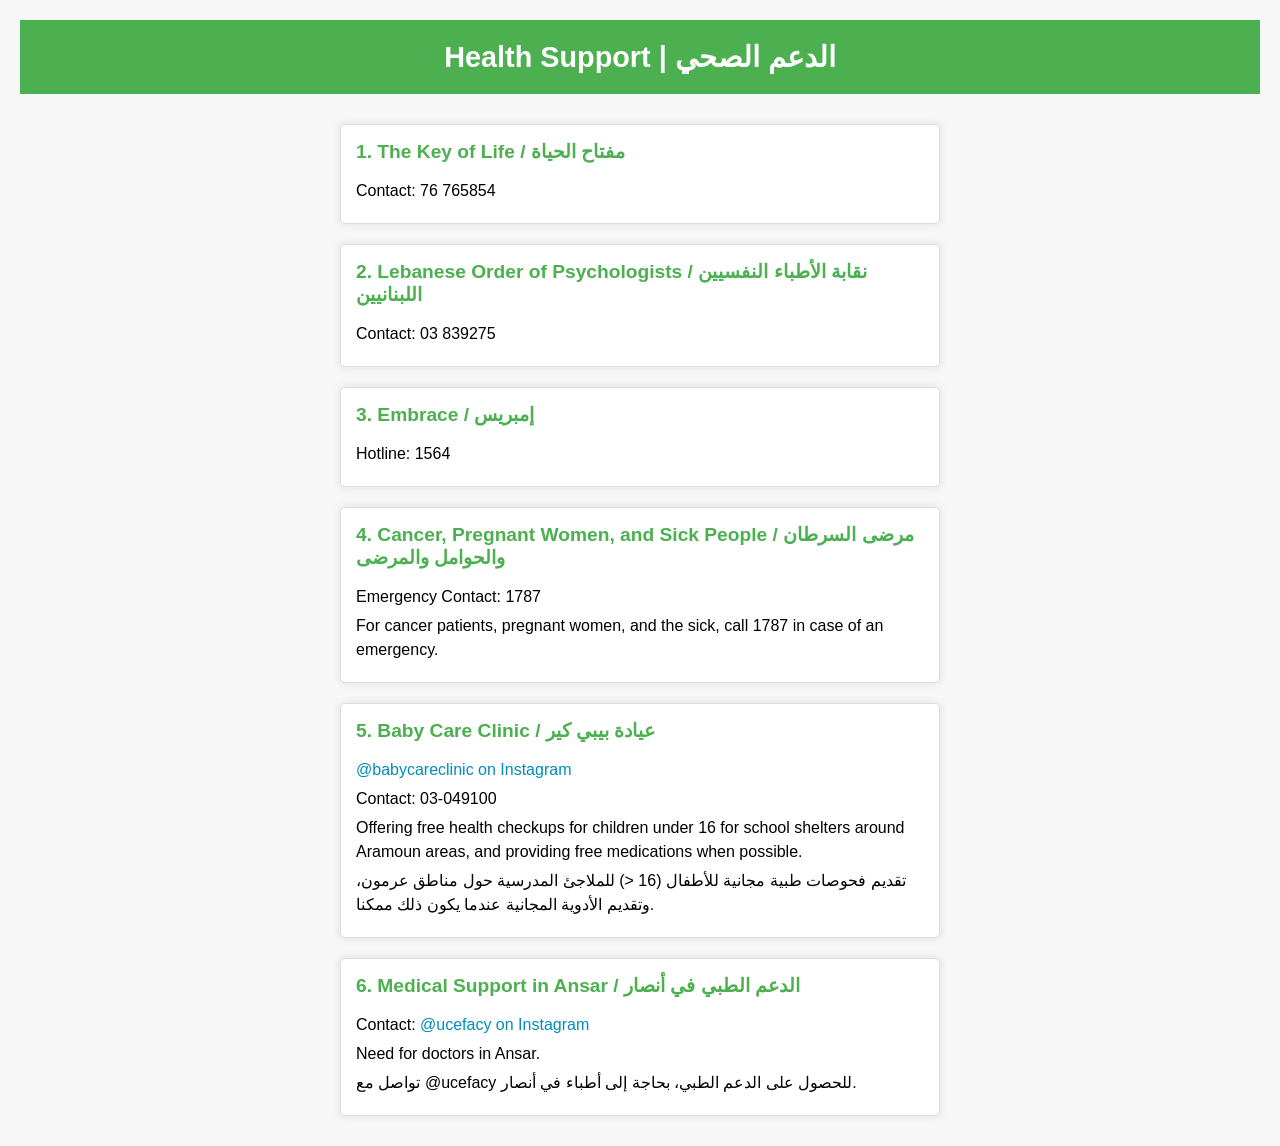
==== health.html @ 966e9abc "Initial commit" ====
<!DOCTYPE html>
<html lang="en">
<head>
    <meta charset="UTF-8">
    <meta name="viewport" content="width=device-width, initial-scale=1.0">
    <title>Health Support | الدعم الصحي</title>
    <style>
        /* General body styling */
        body {
            font-family: Arial, sans-serif;
            background-color: #f7f7f7;
            margin: 0;
            padding: 20px;
            display: flex;
            flex-direction: column;
            align-items: center;
        }

        /* Header styling */
        header {
            background-color: #4CAF50;
            color: white;
            padding: 20px;
            width: 100%;
            text-align: center;
            margin-bottom: 20px;
            box-sizing: border-box;
        }

        header h1 {
            margin: 0;
            font-size: 1.8em;
        }

        /* Box container styling */
        .health-box {
            background-color: #ffffff;
            border: 1px solid #ddd;
            padding: 15px;
            margin: 10px 0;
            border-radius: 5px;
            box-shadow: 0px 0px 10px rgba(0, 0, 0, 0.1);
            width: 100%;
            max-width: 600px;
            box-sizing: border-box;
        }

        .health-box h2 {
            color: #4CAF50;
            font-size: 1.2em;
            margin-top: 0;
        }

        .health-box p {
            margin: 5px 0;
            line-height: 1.5;
        }

        .health-box a {
            color: #008CBA;
            text-decoration: none;
        }

        .health-box a:hover {
            text-decoration: underline;
        }

        /* Responsive styling */
        @media (max-width: 768px) {
            body {
                padding: 10px;
            }

            header h1 {
                font-size: 1.5em;
            }

            .health-box {
                padding: 10px;
            }

            .health-box h2 {
                font-size: 1.1em;
            }

            .health-box p {
                font-size: 0.9em;
            }
        }

        @media (max-width: 480px) {
            header h1 {
                font-size: 1.2em;
            }

            .health-box {
                padding: 8px;
            }

            .health-box p {
                font-size: 0.8em;
            }
        }
    </style>
</head>
<body>
    <header>
        <h1>Health Support | الدعم الصحي</h1>
    </header>

    <!-- Health Support Boxes -->
    <div class="health-box">
        <h2>1. The Key of Life / مفتاح الحياة</h2>
        <p>Contact: 76 765854</p>
    </div>

    <div class="health-box">
        <h2>2. Lebanese Order of Psychologists / نقابة الأطباء النفسيين اللبنانيين</h2>
        <p>Contact: 03 839275</p>
    </div>

    <div class="health-box">
        <h2>3. Embrace / إمبريس</h2>
        <p>Hotline: 1564</p>
    </div>

    <div class="health-box">
        <h2>4. Cancer, Pregnant Women, and Sick People / مرضى السرطان والحوامل والمرضى</h2>
        <p>Emergency Contact: 1787</p>
        <p>For cancer patients, pregnant women, and the sick, call 1787 in case of an emergency.</p>
    </div>

    <div class="health-box">
        <h2>5. Baby Care Clinic / عيادة بيبي كير</h2>
        <p><a href="https://www.instagram.com/babycareclinic?igsh=MWlvdGsydTVpaDIxMg==" target="_blank">@babycareclinic on Instagram</a></p>
        <p>Contact: 03-049100</p>
        <p>Offering free health checkups for children under 16 for school shelters around Aramoun areas, and providing free medications when possible.</p>
        <p>تقديم فحوصات طبية مجانية للأطفال (16 <) للملاجئ المدرسية حول مناطق عرمون، وتقديم الأدوية المجانية عندما يكون ذلك ممكنا.</p>
    </div>

    <div class="health-box">
        <h2>6. Medical Support in Ansar / الدعم الطبي في أنصار</h2>
        <p>Contact: <a href="https://www.instagram.com/ucefacy?igsh=MWEweDlxbnN2YjgzOA==" target="_blank">@ucefacy on Instagram</a></p>
        <p>Need for doctors in Ansar.</p>
        <p>تواصل مع @ucefacy للحصول على الدعم الطبي، بحاجة إلى أطباء في أنصار.</p>
    </div>
</body>
</html>
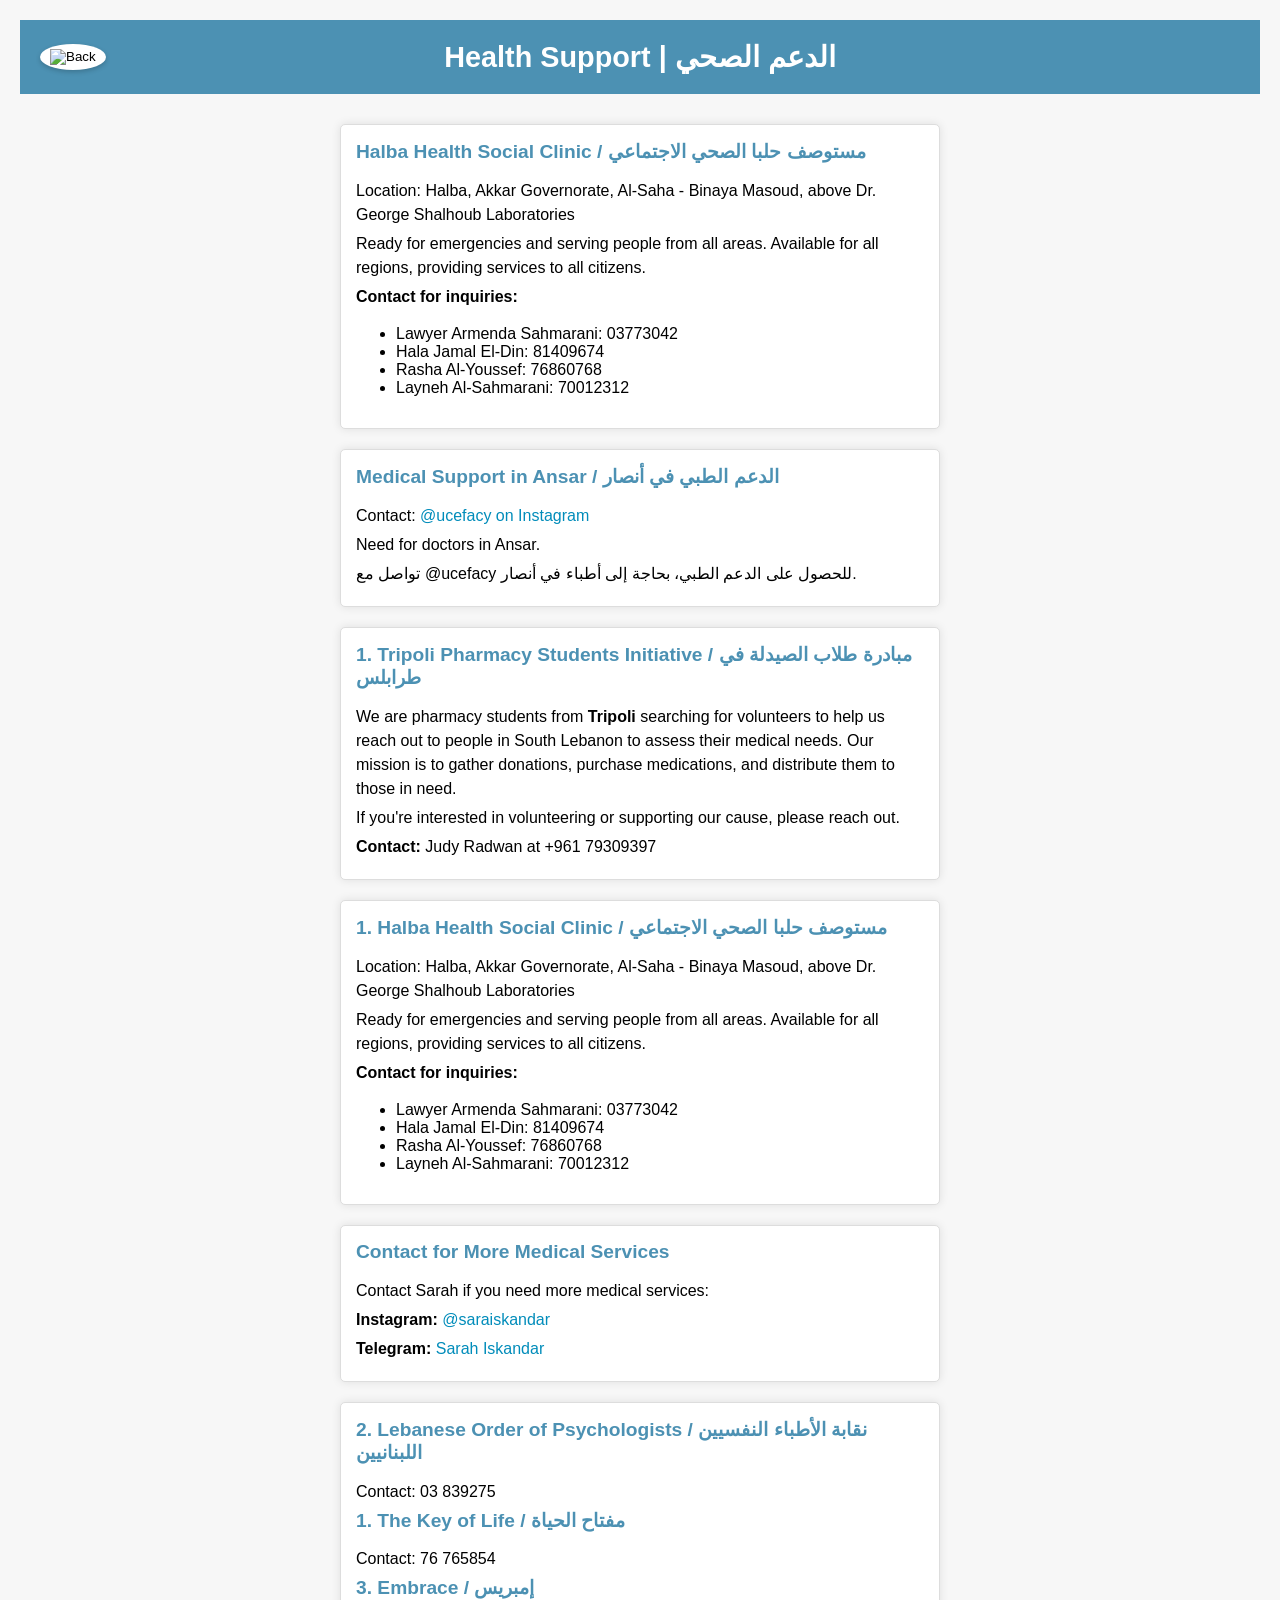
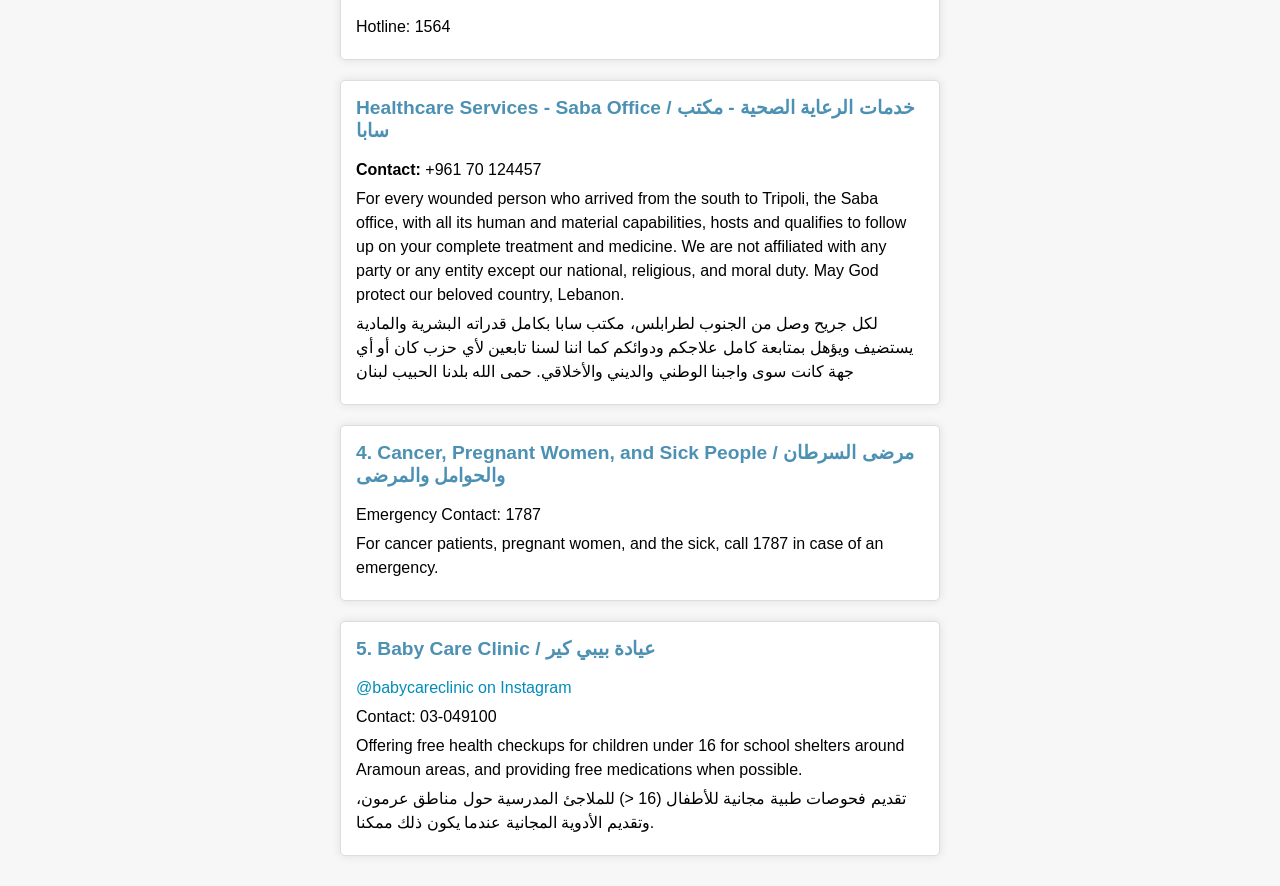
==== commit 5b900c6e: "updated" ====
--- a/health.html
+++ b/health.html
@@ -18,18 +18,43 @@
 
         /* Header styling */
         header {
-            background-color: #4CAF50;
+            background-color: #4C91B3; /* Changed to blue */
             color: white;
             padding: 20px;
             width: 100%;
             text-align: center;
             margin-bottom: 20px;
             box-sizing: border-box;
+            position: relative;
         }
 
         header h1 {
             margin: 0;
             font-size: 1.8em;
+        }
+
+        /* Back arrow styling */
+        .back-arrow {
+            position: absolute;
+            left: 20px;
+            top: 50%;
+            transform: translateY(-50%);
+            background-color: #fff;
+            border: none;
+            padding: 5px 10px;
+            border-radius: 50%;
+            box-shadow: 0px 2px 5px rgba(0, 0, 0, 0.2);
+            cursor: pointer;
+            transition: background-color 0.3s;
+        }
+
+        .back-arrow:hover {
+            background-color: #d9d9d9;
+        }
+
+        .back-arrow img {
+            width: 16px;
+            height: 16px;
         }
 
         /* Box container styling */
@@ -46,7 +71,7 @@
         }
 
         .health-box h2 {
-            color: #4CAF50;
+            color: #4C91B3; /* Changed to blue */
             font-size: 1.2em;
             margin-top: 0;
         }
@@ -86,6 +111,15 @@
             .health-box p {
                 font-size: 0.9em;
             }
+
+            .back-arrow {
+                padding: 4px 8px;
+            }
+
+            .back-arrow img {
+                width: 14px;
+                height: 14px;
+            }
         }
 
         @media (max-width: 480px) {
@@ -99,30 +133,92 @@
 
             .health-box p {
                 font-size: 0.8em;
+            }
+
+            .back-arrow img {
+                width: 12px;
+                height: 12px;
             }
         }
     </style>
 </head>
 <body>
     <header>
+        <button class="back-arrow" onclick="window.location.href='index.html'">
+            <img src="https://img.icons8.com/ios-filled/50/000000/left.png" alt="Back">
+        </button>
         <h1>Health Support | الدعم الصحي</h1>
     </header>
 
-    <!-- Health Support Boxes -->
-    <div class="health-box">
+    <!-- Example of Health Support Box Content -->
+    <div class="health-box">
+        <h2>Halba Health Social Clinic / مستوصف حلبا الصحي الاجتماعي</h2>
+        <p>Location: Halba, Akkar Governorate, Al-Saha - Binaya Masoud, above Dr. George Shalhoub Laboratories</p>
+        <p>Ready for emergencies and serving people from all areas. Available for all regions, providing services to all citizens.</p>
+        <p><strong>Contact for inquiries:</strong></p>
+        <ul>
+            <li>Lawyer Armenda Sahmarani: 03773042</li>
+            <li>Hala Jamal El-Din: 81409674</li>
+            <li>Rasha Al-Youssef: 76860768</li>
+            <li>Layneh Al-Sahmarani: 70012312</li>
+        </ul>
+    </div>
+
+    <div class="health-box">
+        <h2>Medical Support in Ansar / الدعم الطبي في أنصار</h2>
+        <p>Contact: <a href="https://www.instagram.com/ucefacy?igsh=MWEweDlxbnN2YjgzOA==" target="_blank">@ucefacy on Instagram</a></p>
+        <p>Need for doctors in Ansar.</p>
+        <p>تواصل مع @ucefacy للحصول على الدعم الطبي، بحاجة إلى أطباء في أنصار.</p>
+    </div>
+
+</body>
+</html>
+    <div class="health-box">
+        <h2>1. Tripoli Pharmacy Students Initiative / مبادرة طلاب الصيدلة في طرابلس</h2>
+        <p>We are pharmacy students from <strong>Tripoli</strong> searching for volunteers to help us reach out to people in South Lebanon to assess their medical needs. Our mission is to gather donations, purchase medications, and distribute them to those in need.</p>
+        <p>If you're interested in volunteering or supporting our cause, please reach out.</p>
+        <p><strong>Contact:</strong> Judy Radwan at +961 79309397</p>
+    </div>
+    
+    <div class="health-box">
+        <h2>1. Halba Health Social Clinic / مستوصف حلبا الصحي الاجتماعي</h2>
+        <p>Location: Halba, Akkar Governorate, Al-Saha - Binaya Masoud, above Dr. George Shalhoub Laboratories</p>
+        <p>Ready for emergencies and serving people from all areas. Available for all regions, providing services to all citizens.</p>
+        <p><strong>Contact for inquiries:</strong></p>
+        <ul>
+            <li>Lawyer Armenda Sahmarani: 03773042</li>
+            <li>Hala Jamal El-Din: 81409674</li>
+            <li>Rasha Al-Youssef: 76860768</li>
+            <li>Layneh Al-Sahmarani: 70012312</li>
+        </ul>
+    </div>
+     
+    <div class="health-box">
+        <h2>Contact for More Medical Services</h2>
+        <p>Contact Sarah if you need more medical services:</p>
+        <p><strong>Instagram:</strong> <a href="https://www.instagram.com/saraiskandar__?igsh=eXZzc3QyYml5ZTVw" target="_blank">@saraiskandar</a></p>
+        <p><strong>Telegram:</strong> <a href="https://t.me/saraiskandar?fbclid=PAZXh0bgNhZW0CMTEAAaZlo4qYeaz5s_eApQyESP0B-E-hQ0Yk4t8NPGHNoVEy2hOWqHoxUZrxCR4_aem_veccZpNRQG7k-0PP8ulhMA" target="_blank">Sarah Iskandar</a></p>
+    </div>
+    
+
+    <div class="health-box">
+        <h2>2. Lebanese Order of Psychologists / نقابة الأطباء النفسيين اللبنانيين</h2>
+        <p>Contact: 03 839275</p>
         <h2>1. The Key of Life / مفتاح الحياة</h2>
         <p>Contact: 76 765854</p>
-    </div>
-
-    <div class="health-box">
-        <h2>2. Lebanese Order of Psychologists / نقابة الأطباء النفسيين اللبنانيين</h2>
-        <p>Contact: 03 839275</p>
-    </div>
-
-    <div class="health-box">
         <h2>3. Embrace / إمبريس</h2>
         <p>Hotline: 1564</p>
     </div>
+
+    <div class="health-box">
+        <h2>Healthcare Services - Saba Office / خدمات الرعاية الصحية - مكتب سابا</h2>
+        <p><strong>Contact:</strong> +961 70 124457</p>
+        
+        <p>For every wounded person who arrived from the south to Tripoli, the Saba office, with all its human and material capabilities, hosts and qualifies to follow up on your complete treatment and medicine. We are not affiliated with any party or any entity except our national, religious, and moral duty. May God protect our beloved country, Lebanon.</p>
+        
+        <p>لكل جريح وصل من الجنوب لطرابلس، مكتب سابا بكامل قدراته البشرية والمادية يستضيف ويؤهل بمتابعة كامل علاجكم ودوائكم كما اننا لسنا تابعين لأي حزب كان أو أي جهة كانت سوى واجبنا الوطني والديني والأخلاقي. حمى الله بلدنا الحبيب لبنان</p>
+    </div>
+    
 
     <div class="health-box">
         <h2>4. Cancer, Pregnant Women, and Sick People / مرضى السرطان والحوامل والمرضى</h2>
@@ -138,11 +234,6 @@
         <p>تقديم فحوصات طبية مجانية للأطفال (16 <) للملاجئ المدرسية حول مناطق عرمون، وتقديم الأدوية المجانية عندما يكون ذلك ممكنا.</p>
     </div>
 
-    <div class="health-box">
-        <h2>6. Medical Support in Ansar / الدعم الطبي في أنصار</h2>
-        <p>Contact: <a href="https://www.instagram.com/ucefacy?igsh=MWEweDlxbnN2YjgzOA==" target="_blank">@ucefacy on Instagram</a></p>
-        <p>Need for doctors in Ansar.</p>
-        <p>تواصل مع @ucefacy للحصول على الدعم الطبي، بحاجة إلى أطباء في أنصار.</p>
-    </div>
+    
 </body>
 </html>
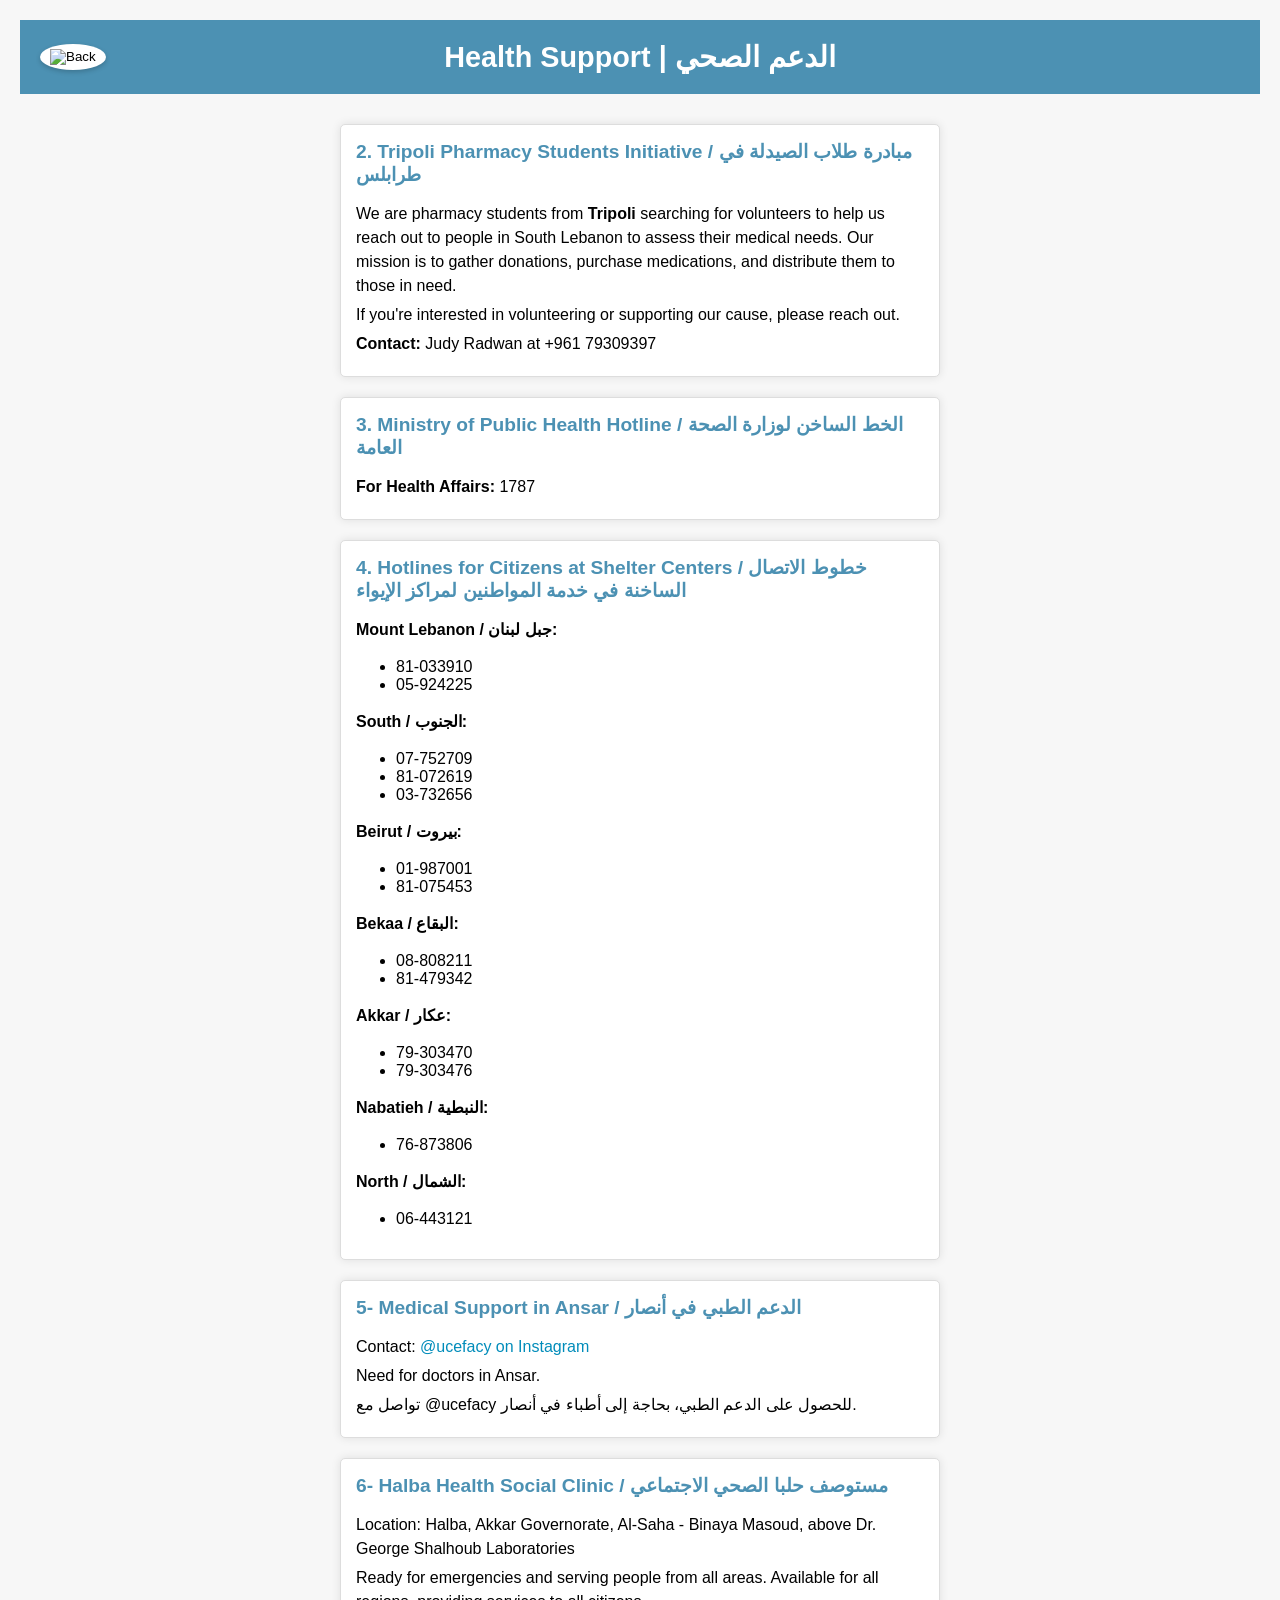
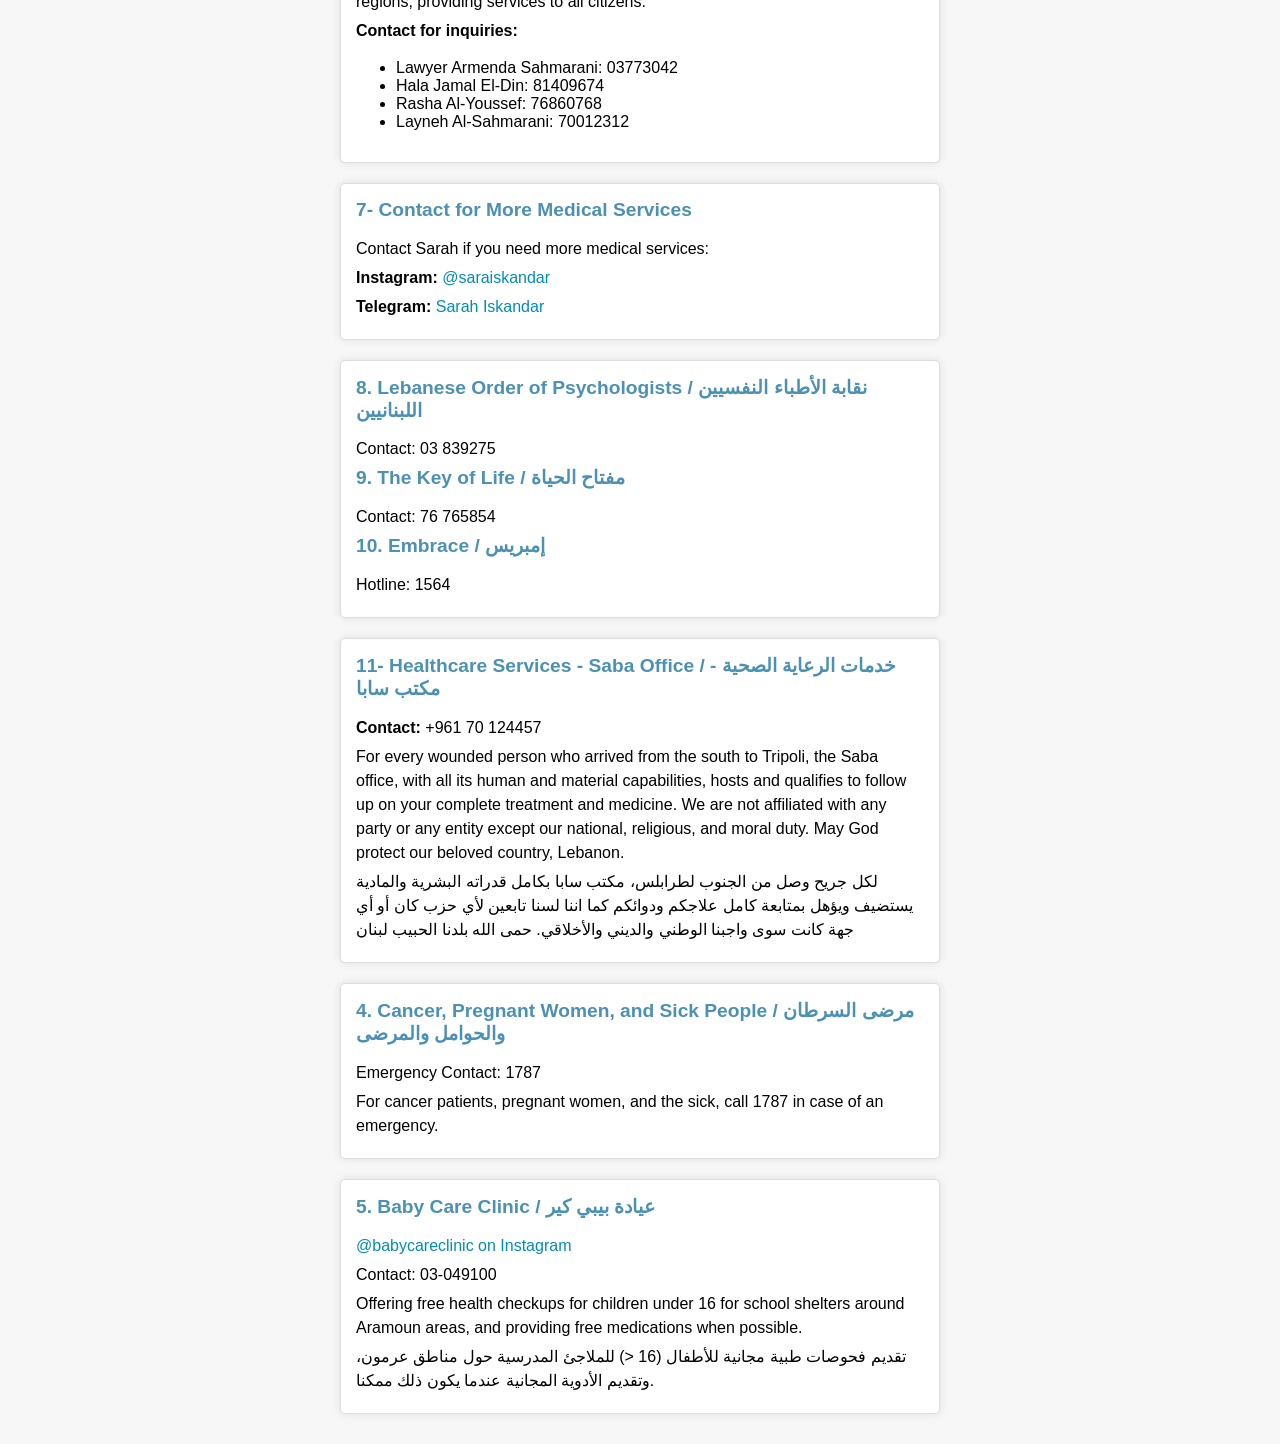
==== commit fbb99e48: "updated 7pm" ====
--- a/health.html
+++ b/health.html
@@ -150,9 +150,75 @@
         <h1>Health Support | الدعم الصحي</h1>
     </header>
 
-    <!-- Example of Health Support Box Content -->
-    <div class="health-box">
-        <h2>Halba Health Social Clinic / مستوصف حلبا الصحي الاجتماعي</h2>
+    <div class="health-box">
+        <h2>2. Tripoli Pharmacy Students Initiative / مبادرة طلاب الصيدلة في طرابلس</h2>
+        <p>We are pharmacy students from <strong>Tripoli</strong> searching for volunteers to help us reach out to people in South Lebanon to assess their medical needs. Our mission is to gather donations, purchase medications, and distribute them to those in need.</p>
+        <p>If you're interested in volunteering or supporting our cause, please reach out.</p>
+        <p><strong>Contact:</strong> Judy Radwan at +961 79309397</p>
+    </div>
+    
+    <div class="health-box">
+        <h2>3. Ministry of Public Health Hotline / الخط الساخن لوزارة الصحة العامة</h2>
+        <p><strong>For Health Affairs:</strong> 1787</p>
+    </div>
+    
+    <div class="health-box">
+        <h2>4. Hotlines for Citizens at Shelter Centers / خطوط الاتصال الساخنة في خدمة المواطنين لمراكز الإيواء</h2>
+        <p><strong>Mount Lebanon / جبل لبنان:</strong></p>
+        <ul>
+            <li>81-033910</li>
+            <li>05-924225</li>
+        </ul>
+        
+        <p><strong>South / الجنوب:</strong></p>
+        <ul>
+            <li>07-752709</li>
+            <li>81-072619</li>
+            <li>03-732656</li>
+        </ul>
+        
+        <p><strong>Beirut / بيروت:</strong></p>
+        <ul>
+            <li>01-987001</li>
+            <li>81-075453</li>
+        </ul>
+        
+        <p><strong>Bekaa / البقاع:</strong></p>
+        <ul>
+            <li>08-808211</li>
+            <li>81-479342</li>
+        </ul>
+        
+        <p><strong>Akkar / عكار:</strong></p>
+        <ul>
+            <li>79-303470</li>
+            <li>79-303476</li>
+        </ul>
+        
+        <p><strong>Nabatieh / النبطية:</strong></p>
+        <ul>
+            <li>76-873806</li>
+        </ul>
+        
+        <p><strong>North / الشمال:</strong></p>
+        <ul>
+            <li>06-443121</li>
+        </ul>
+    </div>
+    
+    <div class="health-box">
+        <h2> 5- Medical Support in Ansar / الدعم الطبي في أنصار</h2>
+        <p>Contact: <a href="https://www.instagram.com/ucefacy?igsh=MWEweDlxbnN2YjgzOA==" target="_blank">@ucefacy on Instagram</a></p>
+        <p>Need for doctors in Ansar.</p>
+        <p>تواصل مع @ucefacy للحصول على الدعم الطبي، بحاجة إلى أطباء في أنصار.</p>
+    </div>
+
+</body>
+</html>
+  
+    
+    <div class="health-box">
+        <h2>6- Halba Health Social Clinic / مستوصف حلبا الصحي الاجتماعي</h2>
         <p>Location: Halba, Akkar Governorate, Al-Saha - Binaya Masoud, above Dr. George Shalhoub Laboratories</p>
         <p>Ready for emergencies and serving people from all areas. Available for all regions, providing services to all citizens.</p>
         <p><strong>Contact for inquiries:</strong></p>
@@ -163,38 +229,9 @@
             <li>Layneh Al-Sahmarani: 70012312</li>
         </ul>
     </div>
-
-    <div class="health-box">
-        <h2>Medical Support in Ansar / الدعم الطبي في أنصار</h2>
-        <p>Contact: <a href="https://www.instagram.com/ucefacy?igsh=MWEweDlxbnN2YjgzOA==" target="_blank">@ucefacy on Instagram</a></p>
-        <p>Need for doctors in Ansar.</p>
-        <p>تواصل مع @ucefacy للحصول على الدعم الطبي، بحاجة إلى أطباء في أنصار.</p>
-    </div>
-
-</body>
-</html>
-    <div class="health-box">
-        <h2>1. Tripoli Pharmacy Students Initiative / مبادرة طلاب الصيدلة في طرابلس</h2>
-        <p>We are pharmacy students from <strong>Tripoli</strong> searching for volunteers to help us reach out to people in South Lebanon to assess their medical needs. Our mission is to gather donations, purchase medications, and distribute them to those in need.</p>
-        <p>If you're interested in volunteering or supporting our cause, please reach out.</p>
-        <p><strong>Contact:</strong> Judy Radwan at +961 79309397</p>
-    </div>
-    
-    <div class="health-box">
-        <h2>1. Halba Health Social Clinic / مستوصف حلبا الصحي الاجتماعي</h2>
-        <p>Location: Halba, Akkar Governorate, Al-Saha - Binaya Masoud, above Dr. George Shalhoub Laboratories</p>
-        <p>Ready for emergencies and serving people from all areas. Available for all regions, providing services to all citizens.</p>
-        <p><strong>Contact for inquiries:</strong></p>
-        <ul>
-            <li>Lawyer Armenda Sahmarani: 03773042</li>
-            <li>Hala Jamal El-Din: 81409674</li>
-            <li>Rasha Al-Youssef: 76860768</li>
-            <li>Layneh Al-Sahmarani: 70012312</li>
-        </ul>
-    </div>
      
     <div class="health-box">
-        <h2>Contact for More Medical Services</h2>
+        <h2> 7- Contact for More Medical Services</h2>
         <p>Contact Sarah if you need more medical services:</p>
         <p><strong>Instagram:</strong> <a href="https://www.instagram.com/saraiskandar__?igsh=eXZzc3QyYml5ZTVw" target="_blank">@saraiskandar</a></p>
         <p><strong>Telegram:</strong> <a href="https://t.me/saraiskandar?fbclid=PAZXh0bgNhZW0CMTEAAaZlo4qYeaz5s_eApQyESP0B-E-hQ0Yk4t8NPGHNoVEy2hOWqHoxUZrxCR4_aem_veccZpNRQG7k-0PP8ulhMA" target="_blank">Sarah Iskandar</a></p>
@@ -202,16 +239,16 @@
     
 
     <div class="health-box">
-        <h2>2. Lebanese Order of Psychologists / نقابة الأطباء النفسيين اللبنانيين</h2>
+        <h2>8. Lebanese Order of Psychologists / نقابة الأطباء النفسيين اللبنانيين</h2>
         <p>Contact: 03 839275</p>
-        <h2>1. The Key of Life / مفتاح الحياة</h2>
+        <h2>9. The Key of Life / مفتاح الحياة</h2>
         <p>Contact: 76 765854</p>
-        <h2>3. Embrace / إمبريس</h2>
+        <h2>10. Embrace / إمبريس</h2>
         <p>Hotline: 1564</p>
     </div>
 
     <div class="health-box">
-        <h2>Healthcare Services - Saba Office / خدمات الرعاية الصحية - مكتب سابا</h2>
+        <h2> 11- Healthcare Services - Saba Office / خدمات الرعاية الصحية - مكتب سابا</h2>
         <p><strong>Contact:</strong> +961 70 124457</p>
         
         <p>For every wounded person who arrived from the south to Tripoli, the Saba office, with all its human and material capabilities, hosts and qualifies to follow up on your complete treatment and medicine. We are not affiliated with any party or any entity except our national, religious, and moral duty. May God protect our beloved country, Lebanon.</p>
@@ -234,6 +271,5 @@
         <p>تقديم فحوصات طبية مجانية للأطفال (16 <) للملاجئ المدرسية حول مناطق عرمون، وتقديم الأدوية المجانية عندما يكون ذلك ممكنا.</p>
     </div>
 
-    
 </body>
 </html>
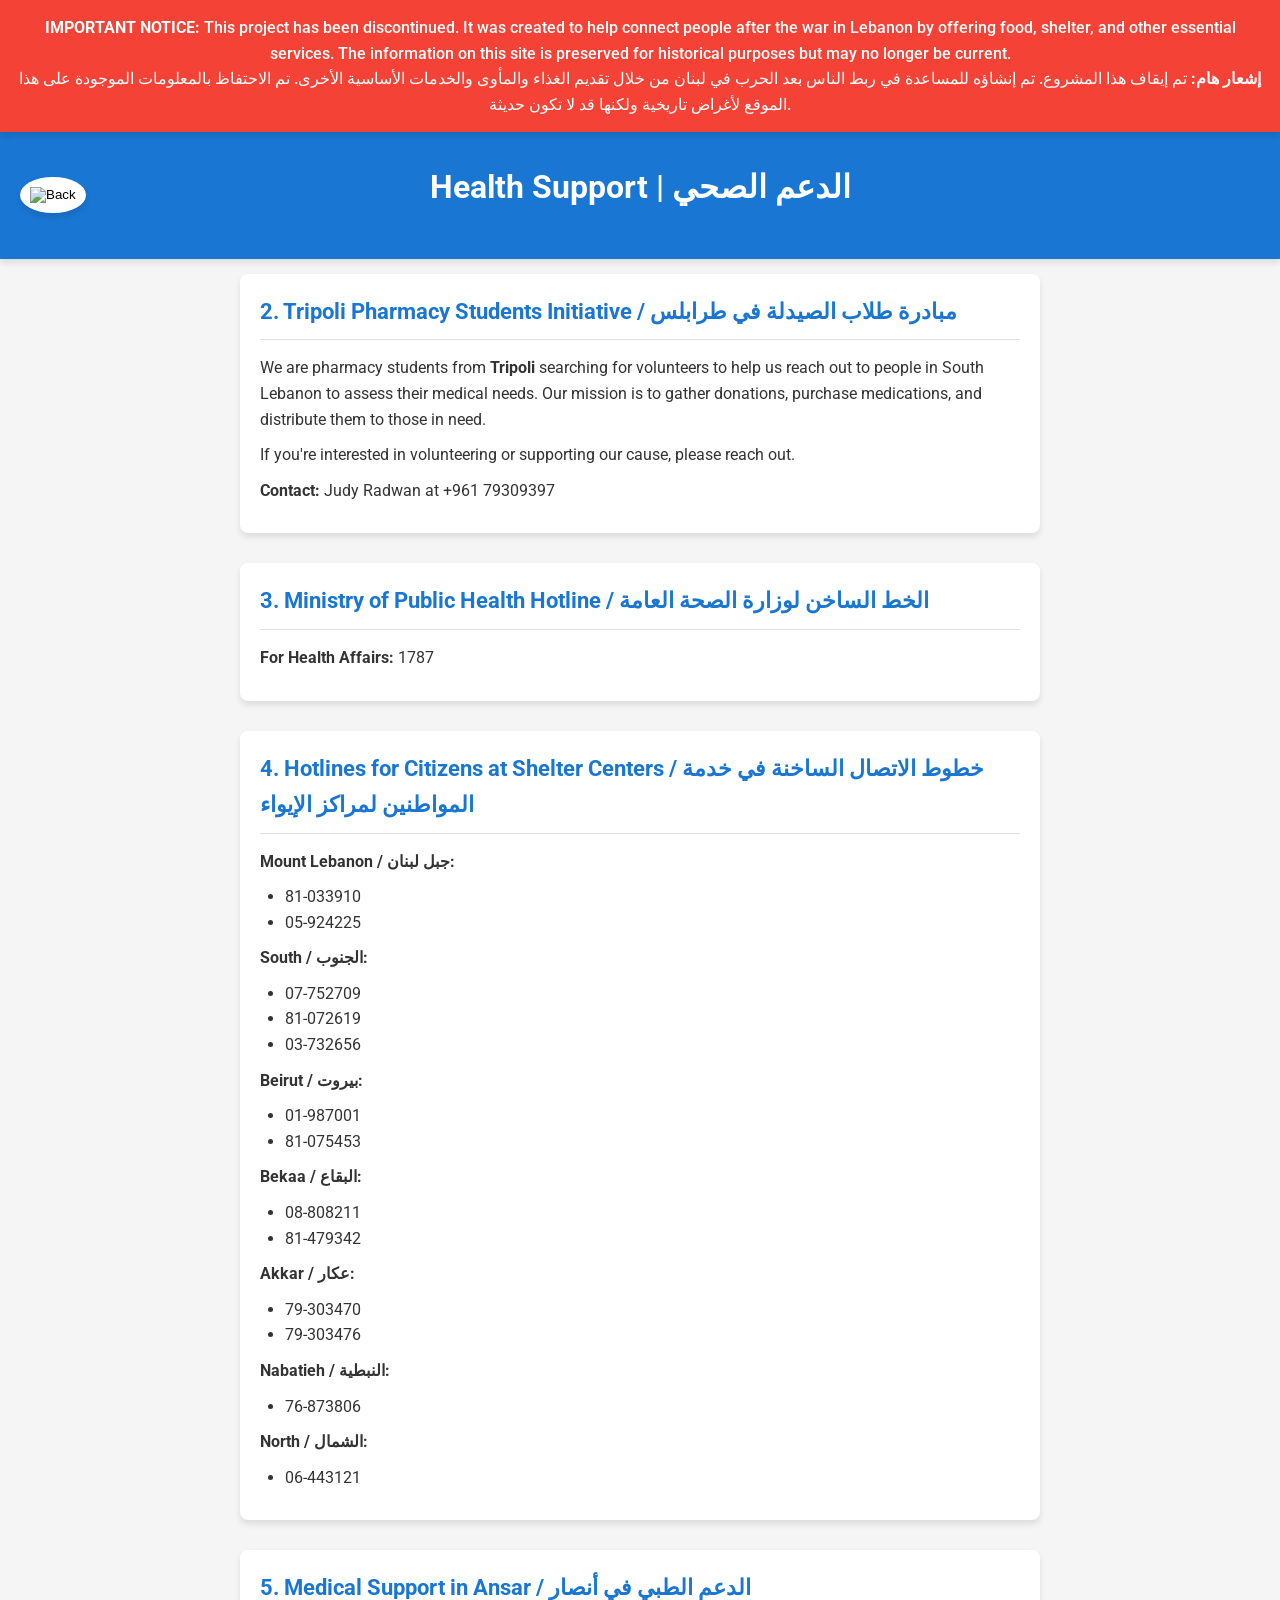
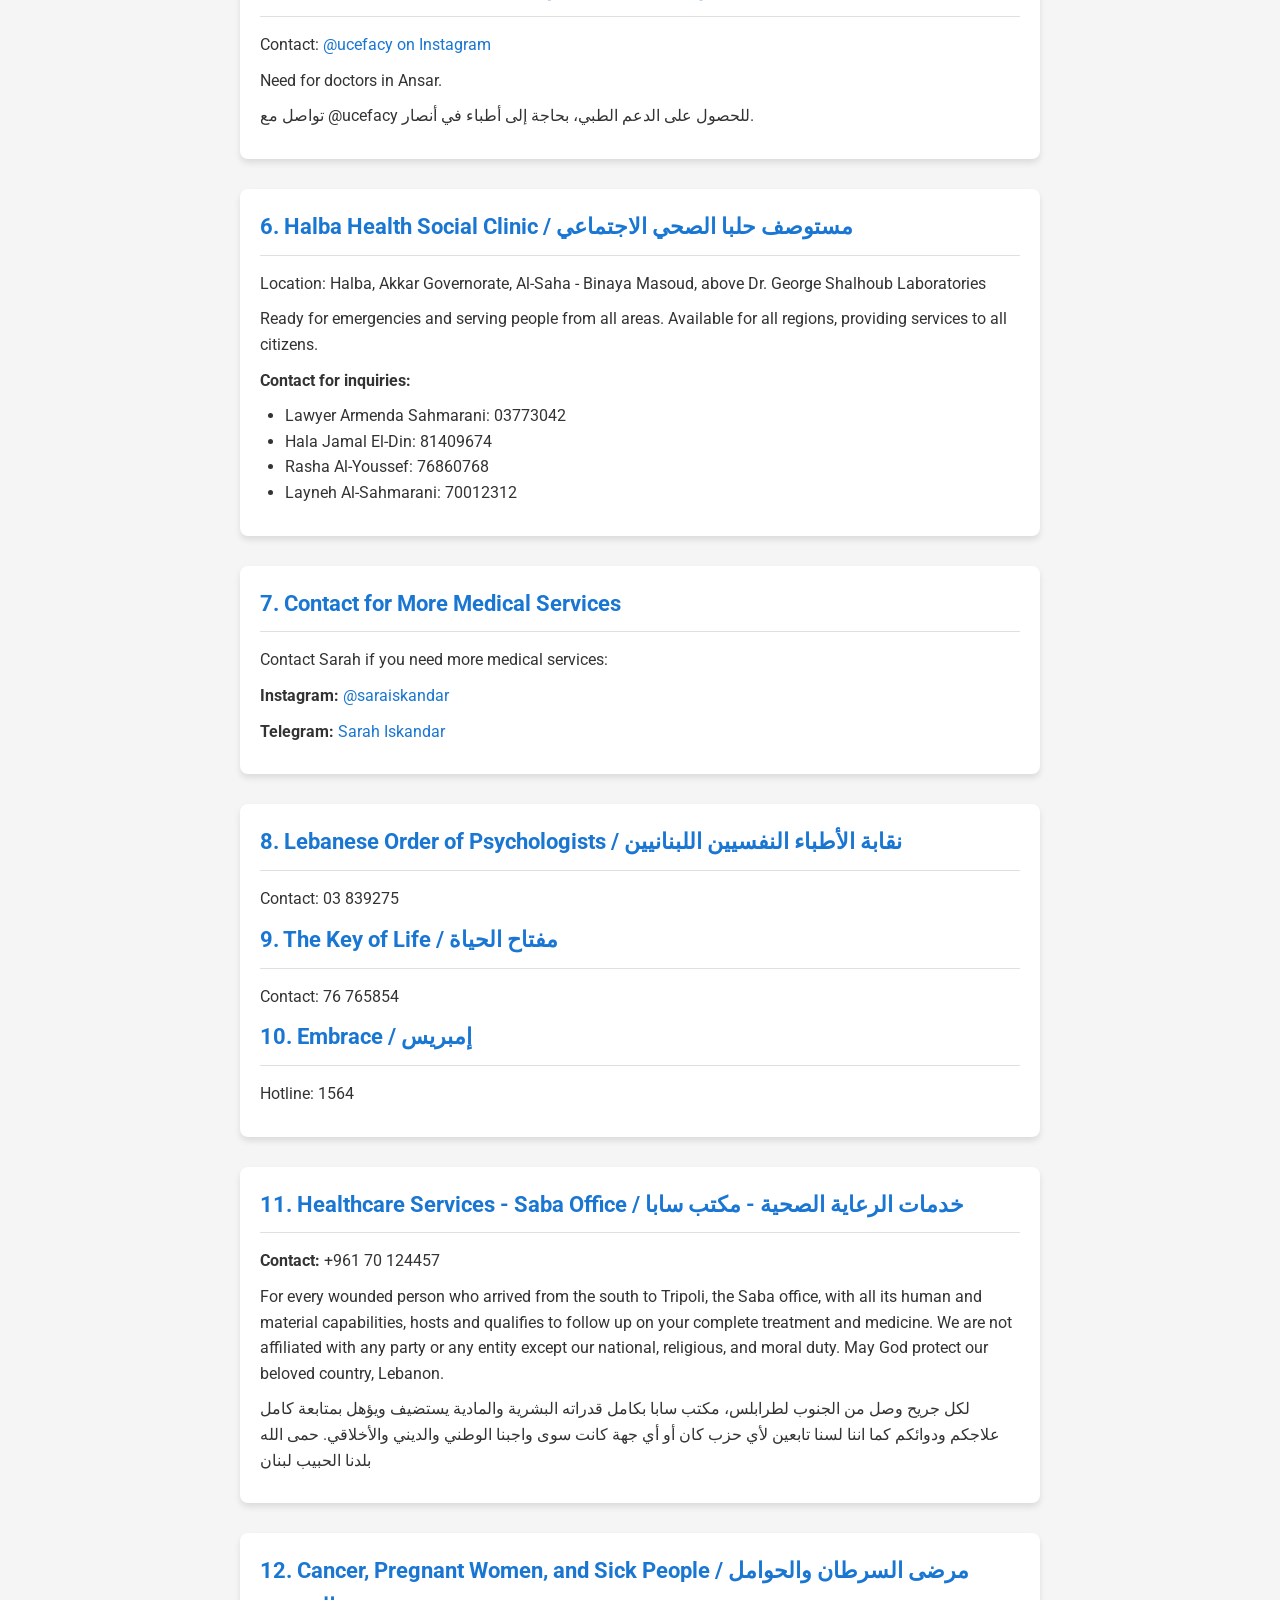
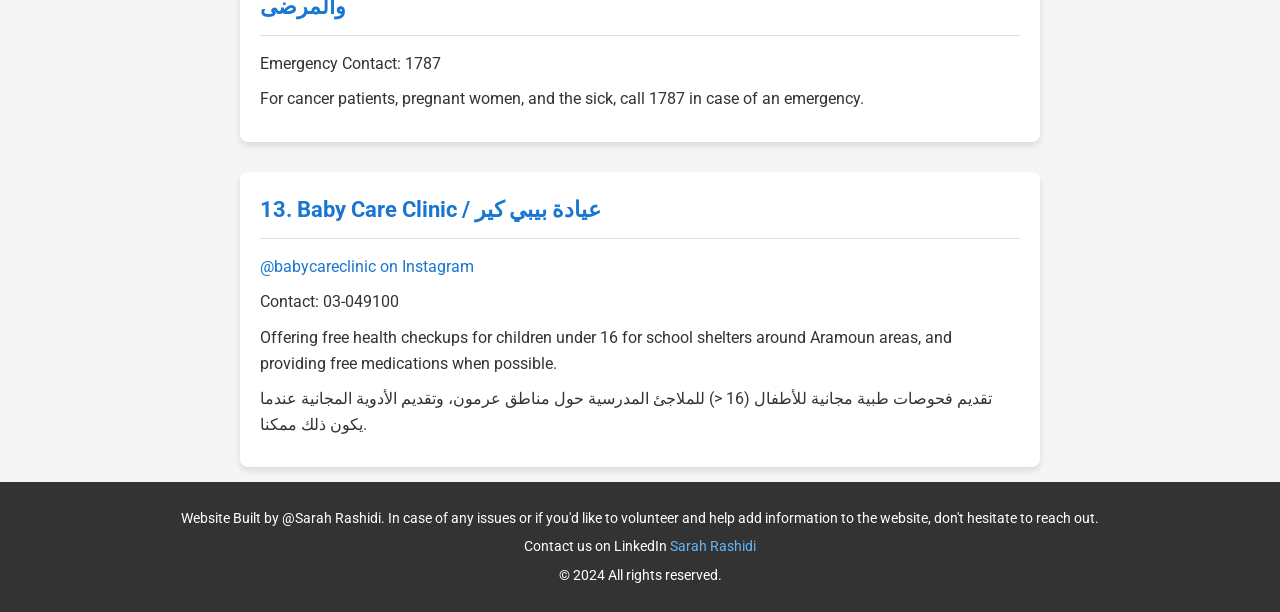
==== commit 8e4ff933: "Fix health.html structure and apply modern design with discontinuation notice" ====
--- a/health.html
+++ b/health.html
@@ -4,145 +4,55 @@
     <meta charset="UTF-8">
     <meta name="viewport" content="width=device-width, initial-scale=1.0">
     <title>Health Support | الدعم الصحي</title>
+    <link rel="stylesheet" href="https://fonts.googleapis.com/css2?family=Roboto:wght@300;400;500;700&display=swap">
+    <link rel="stylesheet" href="css/styles.css">
     <style>
-        /* General body styling */
-        body {
-            font-family: Arial, sans-serif;
-            background-color: #f7f7f7;
-            margin: 0;
+        /* Page-specific styles */
+        .health-box {
+            background-color: white;
+            border-radius: var(--border-radius);
             padding: 20px;
-            display: flex;
-            flex-direction: column;
-            align-items: center;
-        }
-
-        /* Header styling */
-        header {
-            background-color: #4C91B3; /* Changed to blue */
-            color: white;
-            padding: 20px;
+            margin: 15px auto;
             width: 100%;
-            text-align: center;
-            margin-bottom: 20px;
-            box-sizing: border-box;
-            position: relative;
-        }
-
-        header h1 {
-            margin: 0;
-            font-size: 1.8em;
-        }
-
-        /* Back arrow styling */
-        .back-arrow {
-            position: absolute;
-            left: 20px;
-            top: 50%;
-            transform: translateY(-50%);
-            background-color: #fff;
-            border: none;
-            padding: 5px 10px;
-            border-radius: 50%;
-            box-shadow: 0px 2px 5px rgba(0, 0, 0, 0.2);
-            cursor: pointer;
-            transition: background-color 0.3s;
-        }
-
-        .back-arrow:hover {
-            background-color: #d9d9d9;
-        }
-
-        .back-arrow img {
-            width: 16px;
-            height: 16px;
-        }
-
-        /* Box container styling */
-        .health-box {
-            background-color: #ffffff;
-            border: 1px solid #ddd;
-            padding: 15px;
-            margin: 10px 0;
-            border-radius: 5px;
-            box-shadow: 0px 0px 10px rgba(0, 0, 0, 0.1);
-            width: 100%;
-            max-width: 600px;
-            box-sizing: border-box;
+            max-width: 800px;
+            box-shadow: var(--box-shadow);
         }
 
         .health-box h2 {
-            color: #4C91B3; /* Changed to blue */
-            font-size: 1.2em;
-            margin-top: 0;
+            color: var(--primary-color);
+            font-size: 1.4em;
+            margin-bottom: 15px;
+            padding-bottom: 10px;
+            border-bottom: 1px solid var(--light-gray);
         }
 
-        .health-box p {
-            margin: 5px 0;
-            line-height: 1.5;
+        .health-box p, .health-box ul {
+            margin: 10px 0;
+            line-height: 1.6;
+        }
+
+        .health-box ul {
+            padding-left: 25px;
         }
 
         .health-box a {
-            color: #008CBA;
+            color: var(--primary-color);
             text-decoration: none;
+            transition: color 0.3s;
         }
 
         .health-box a:hover {
+            color: #0d47a1;
             text-decoration: underline;
-        }
-
-        /* Responsive styling */
-        @media (max-width: 768px) {
-            body {
-                padding: 10px;
-            }
-
-            header h1 {
-                font-size: 1.5em;
-            }
-
-            .health-box {
-                padding: 10px;
-            }
-
-            .health-box h2 {
-                font-size: 1.1em;
-            }
-
-            .health-box p {
-                font-size: 0.9em;
-            }
-
-            .back-arrow {
-                padding: 4px 8px;
-            }
-
-            .back-arrow img {
-                width: 14px;
-                height: 14px;
-            }
-        }
-
-        @media (max-width: 480px) {
-            header h1 {
-                font-size: 1.2em;
-            }
-
-            .health-box {
-                padding: 8px;
-            }
-
-            .health-box p {
-                font-size: 0.8em;
-            }
-
-            .back-arrow img {
-                width: 12px;
-                height: 12px;
-            }
         }
     </style>
 </head>
 <body>
+    <div class="discontinuation-notice">
+        <p><strong>IMPORTANT NOTICE:</strong> This project has been discontinued. It was created to help connect people after the war in Lebanon by offering food, shelter, and other essential services. The information on this site is preserved for historical purposes but may no longer be current.</p>
+        <p><strong>إشعار هام:</strong> تم إيقاف هذا المشروع. تم إنشاؤه للمساعدة في ربط الناس بعد الحرب في لبنان من خلال تقديم الغذاء والمأوى والخدمات الأساسية الأخرى. تم الاحتفاظ بالمعلومات الموجودة على هذا الموقع لأغراض تاريخية ولكنها قد لا تكون حديثة.</p>
+    </div>
+
     <header>
         <button class="back-arrow" onclick="window.location.href='index.html'">
             <img src="https://img.icons8.com/ios-filled/50/000000/left.png" alt="Back">
@@ -207,18 +117,14 @@
     </div>
     
     <div class="health-box">
-        <h2> 5- Medical Support in Ansar / الدعم الطبي في أنصار</h2>
+        <h2>5. Medical Support in Ansar / الدعم الطبي في أنصار</h2>
         <p>Contact: <a href="https://www.instagram.com/ucefacy?igsh=MWEweDlxbnN2YjgzOA==" target="_blank">@ucefacy on Instagram</a></p>
         <p>Need for doctors in Ansar.</p>
         <p>تواصل مع @ucefacy للحصول على الدعم الطبي، بحاجة إلى أطباء في أنصار.</p>
     </div>
 
-</body>
-</html>
-  
-    
     <div class="health-box">
-        <h2>6- Halba Health Social Clinic / مستوصف حلبا الصحي الاجتماعي</h2>
+        <h2>6. Halba Health Social Clinic / مستوصف حلبا الصحي الاجتماعي</h2>
         <p>Location: Halba, Akkar Governorate, Al-Saha - Binaya Masoud, above Dr. George Shalhoub Laboratories</p>
         <p>Ready for emergencies and serving people from all areas. Available for all regions, providing services to all citizens.</p>
         <p><strong>Contact for inquiries:</strong></p>
@@ -231,13 +137,12 @@
     </div>
      
     <div class="health-box">
-        <h2> 7- Contact for More Medical Services</h2>
+        <h2>7. Contact for More Medical Services</h2>
         <p>Contact Sarah if you need more medical services:</p>
         <p><strong>Instagram:</strong> <a href="https://www.instagram.com/saraiskandar__?igsh=eXZzc3QyYml5ZTVw" target="_blank">@saraiskandar</a></p>
         <p><strong>Telegram:</strong> <a href="https://t.me/saraiskandar?fbclid=PAZXh0bgNhZW0CMTEAAaZlo4qYeaz5s_eApQyESP0B-E-hQ0Yk4t8NPGHNoVEy2hOWqHoxUZrxCR4_aem_veccZpNRQG7k-0PP8ulhMA" target="_blank">Sarah Iskandar</a></p>
     </div>
     
-
     <div class="health-box">
         <h2>8. Lebanese Order of Psychologists / نقابة الأطباء النفسيين اللبنانيين</h2>
         <p>Contact: 03 839275</p>
@@ -248,28 +153,32 @@
     </div>
 
     <div class="health-box">
-        <h2> 11- Healthcare Services - Saba Office / خدمات الرعاية الصحية - مكتب سابا</h2>
+        <h2>11. Healthcare Services - Saba Office / خدمات الرعاية الصحية - مكتب سابا</h2>
         <p><strong>Contact:</strong> +961 70 124457</p>
         
         <p>For every wounded person who arrived from the south to Tripoli, the Saba office, with all its human and material capabilities, hosts and qualifies to follow up on your complete treatment and medicine. We are not affiliated with any party or any entity except our national, religious, and moral duty. May God protect our beloved country, Lebanon.</p>
         
         <p>لكل جريح وصل من الجنوب لطرابلس، مكتب سابا بكامل قدراته البشرية والمادية يستضيف ويؤهل بمتابعة كامل علاجكم ودوائكم كما اننا لسنا تابعين لأي حزب كان أو أي جهة كانت سوى واجبنا الوطني والديني والأخلاقي. حمى الله بلدنا الحبيب لبنان</p>
     </div>
-    
 
     <div class="health-box">
-        <h2>4. Cancer, Pregnant Women, and Sick People / مرضى السرطان والحوامل والمرضى</h2>
+        <h2>12. Cancer, Pregnant Women, and Sick People / مرضى السرطان والحوامل والمرضى</h2>
         <p>Emergency Contact: 1787</p>
         <p>For cancer patients, pregnant women, and the sick, call 1787 in case of an emergency.</p>
     </div>
 
     <div class="health-box">
-        <h2>5. Baby Care Clinic / عيادة بيبي كير</h2>
+        <h2>13. Baby Care Clinic / عيادة بيبي كير</h2>
         <p><a href="https://www.instagram.com/babycareclinic?igsh=MWlvdGsydTVpaDIxMg==" target="_blank">@babycareclinic on Instagram</a></p>
         <p>Contact: 03-049100</p>
         <p>Offering free health checkups for children under 16 for school shelters around Aramoun areas, and providing free medications when possible.</p>
         <p>تقديم فحوصات طبية مجانية للأطفال (16 <) للملاجئ المدرسية حول مناطق عرمون، وتقديم الأدوية المجانية عندما يكون ذلك ممكنا.</p>
     </div>
 
+    <footer>
+        <p>Website Built by @Sarah Rashidi. In case of any issues or if you'd like to volunteer and help add information to the website, don't hesitate to reach out.</p>
+        <p>Contact us on LinkedIn <a href="https://www.linkedin.com/in/sarahelrashidi/" target="_blank">Sarah Rashidi</a></p>
+        <p>© 2024 All rights reserved.</p>
+    </footer>
 </body>
 </html>
--- a/css/styles.css
+++ b/css/styles.css
@@ -0,0 +1,242 @@
+/* Common styles for all pages */
+:root {
+  --primary-color: #1976d2;
+  --secondary-color: #f44336;
+  --background-color: #f5f5f5;
+  --text-color: #333;
+  --light-gray: #e0e0e0;
+  --box-shadow: 0 4px 6px rgba(0, 0, 0, 0.1);
+  --border-radius: 8px;
+  --font-primary: 'Roboto', Arial, sans-serif;
+}
+
+* {
+  box-sizing: border-box;
+  margin: 0;
+  padding: 0;
+}
+
+body {
+  font-family: var(--font-primary);
+  background-color: var(--background-color);
+  color: var(--text-color);
+  line-height: 1.6;
+  margin: 0;
+  padding: 0;
+  display: flex;
+  flex-direction: column;
+  min-height: 100vh;
+}
+
+/* Discontinuation notice */
+.discontinuation-notice {
+  background-color: var(--secondary-color);
+  color: white;
+  padding: 15px;
+  text-align: center;
+  font-weight: 500;
+  margin: 0;
+  position: relative;
+  z-index: 100;
+  box-shadow: var(--box-shadow);
+}
+
+.discontinuation-notice p {
+  margin: 0;
+  padding: 0;
+}
+
+/* Header styling */
+header {
+  background-color: var(--primary-color);
+  color: white;
+  padding: 30px 20px;
+  text-align: center;
+  position: relative;
+  box-shadow: var(--box-shadow);
+}
+
+header h1 {
+  margin: 0 0 15px 0;
+  font-size: 2em;
+  font-weight: 700;
+}
+
+.description {
+  background-color: white;
+  color: var(--text-color);
+  padding: 20px;
+  margin: 15px auto;
+  max-width: 900px;
+  border-radius: var(--border-radius);
+  box-shadow: var(--box-shadow);
+  line-height: 1.7;
+}
+
+/* Back arrow styling */
+.back-arrow {
+  position: absolute;
+  left: 20px;
+  top: 50%;
+  transform: translateY(-50%);
+  background-color: white;
+  border: none;
+  padding: 10px;
+  border-radius: 50%;
+  box-shadow: var(--box-shadow);
+  cursor: pointer;
+  transition: background-color 0.3s, transform 0.2s;
+  display: flex;
+  justify-content: center;
+  align-items: center;
+}
+
+.back-arrow:hover {
+  background-color: var(--light-gray);
+  transform: translateY(-50%) scale(1.1);
+}
+
+/* Content boxes styling */
+.content-box {
+  background-color: white;
+  border-radius: var(--border-radius);
+  padding: 20px;
+  margin: 15px auto;
+  width: 100%;
+  max-width: 800px;
+  box-shadow: var(--box-shadow);
+}
+
+.content-box h2 {
+  color: var(--primary-color);
+  font-size: 1.4em;
+  margin-bottom: 15px;
+  padding-bottom: 10px;
+  border-bottom: 1px solid var(--light-gray);
+}
+
+.content-box p {
+  margin: 10px 0;
+  line-height: 1.6;
+}
+
+.content-box ul {
+  padding-left: 25px;
+  margin: 10px 0;
+}
+
+.content-box a {
+  color: var(--primary-color);
+  text-decoration: none;
+  transition: color 0.3s;
+}
+
+.content-box a:hover {
+  color: #0d47a1;
+  text-decoration: underline;
+}
+
+/* Buttons container */
+.buttons {
+  display: flex;
+  flex-wrap: wrap;
+  justify-content: center;
+  gap: 15px;
+  margin: 25px auto;
+  max-width: 900px;
+  padding: 0 15px;
+}
+
+/* Button styling */
+.buttons button {
+  padding: 15px 20px;
+  background-color: var(--primary-color);
+  color: white;
+  border: none;
+  border-radius: var(--border-radius);
+  cursor: pointer;
+  font-size: 16px;
+  font-weight: 500;
+  flex: 1 1 200px;
+  max-width: 250px;
+  box-shadow: var(--box-shadow);
+  transition: background-color 0.3s, transform 0.2s;
+}
+
+.buttons button:hover {
+  background-color: #1565c0;
+  transform: translateY(-3px);
+}
+
+.buttons button:last-child {
+  background-color: #ff9800;
+}
+
+.buttons button:last-child:hover {
+  background-color: #f57c00;
+}
+
+/* Footer styling */
+footer {
+  background-color: #333;
+  color: white;
+  padding: 20px;
+  text-align: center;
+  margin-top: auto;
+}
+
+footer p {
+  margin: 5px 0;
+  font-size: 0.9em;
+}
+
+footer a {
+  color: #64b5f6;
+  text-decoration: none;
+}
+
+footer a:hover {
+  text-decoration: underline;
+  color: #bbdefb;
+}
+
+/* Responsive Design */
+@media (max-width: 768px) {
+  header h1 {
+    font-size: 1.5em;
+  }
+
+  .buttons button {
+    font-size: 14px;
+    padding: 12px 15px;
+  }
+
+  .content-box {
+    padding: 15px;
+  }
+}
+
+@media (max-width: 480px) {
+  header h1 {
+    font-size: 1.3em;
+  }
+  
+  .description, .content-box {
+    padding: 12px;
+    font-size: 14px;
+  }
+
+  footer p {
+    font-size: 0.8em;
+  }
+  
+  .buttons {
+    gap: 10px;
+  }
+  
+  .buttons button {
+    flex-basis: 100%;
+    max-width: none;
+    padding: 10px;
+  }
+}
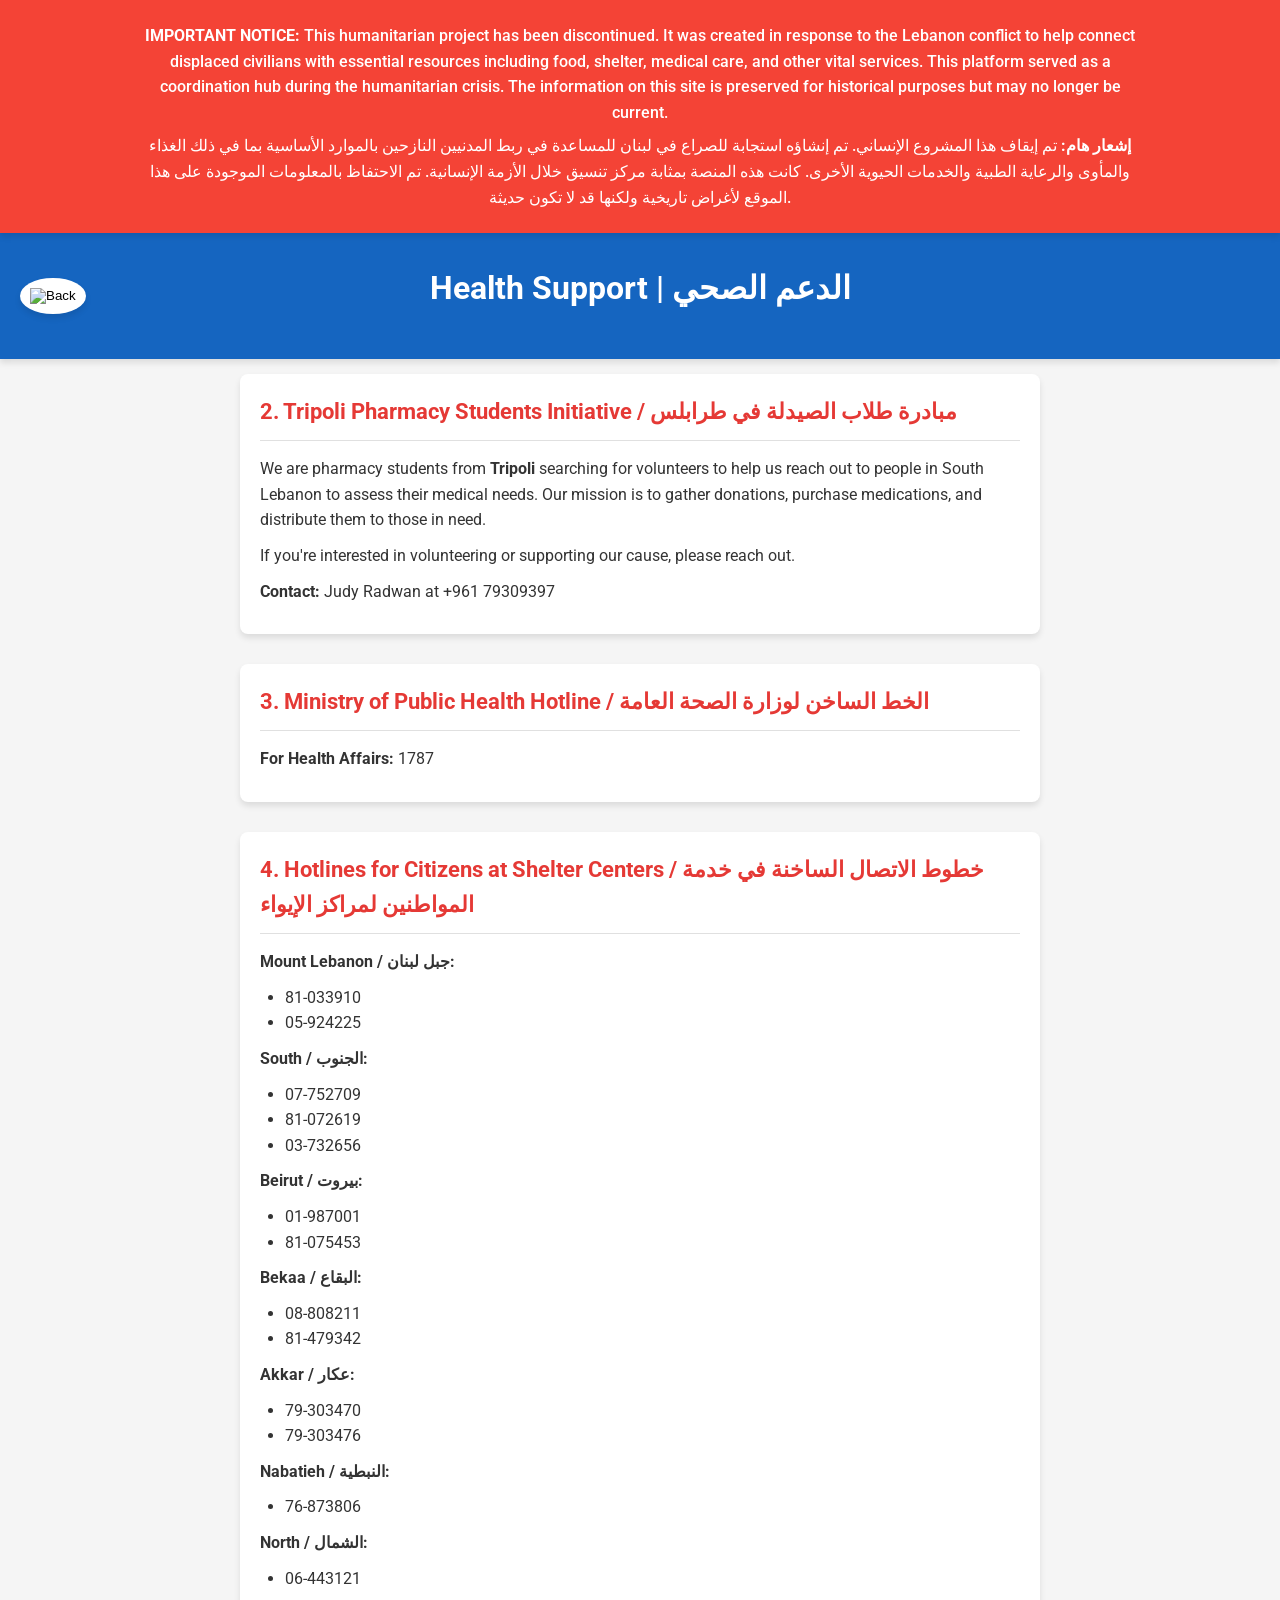
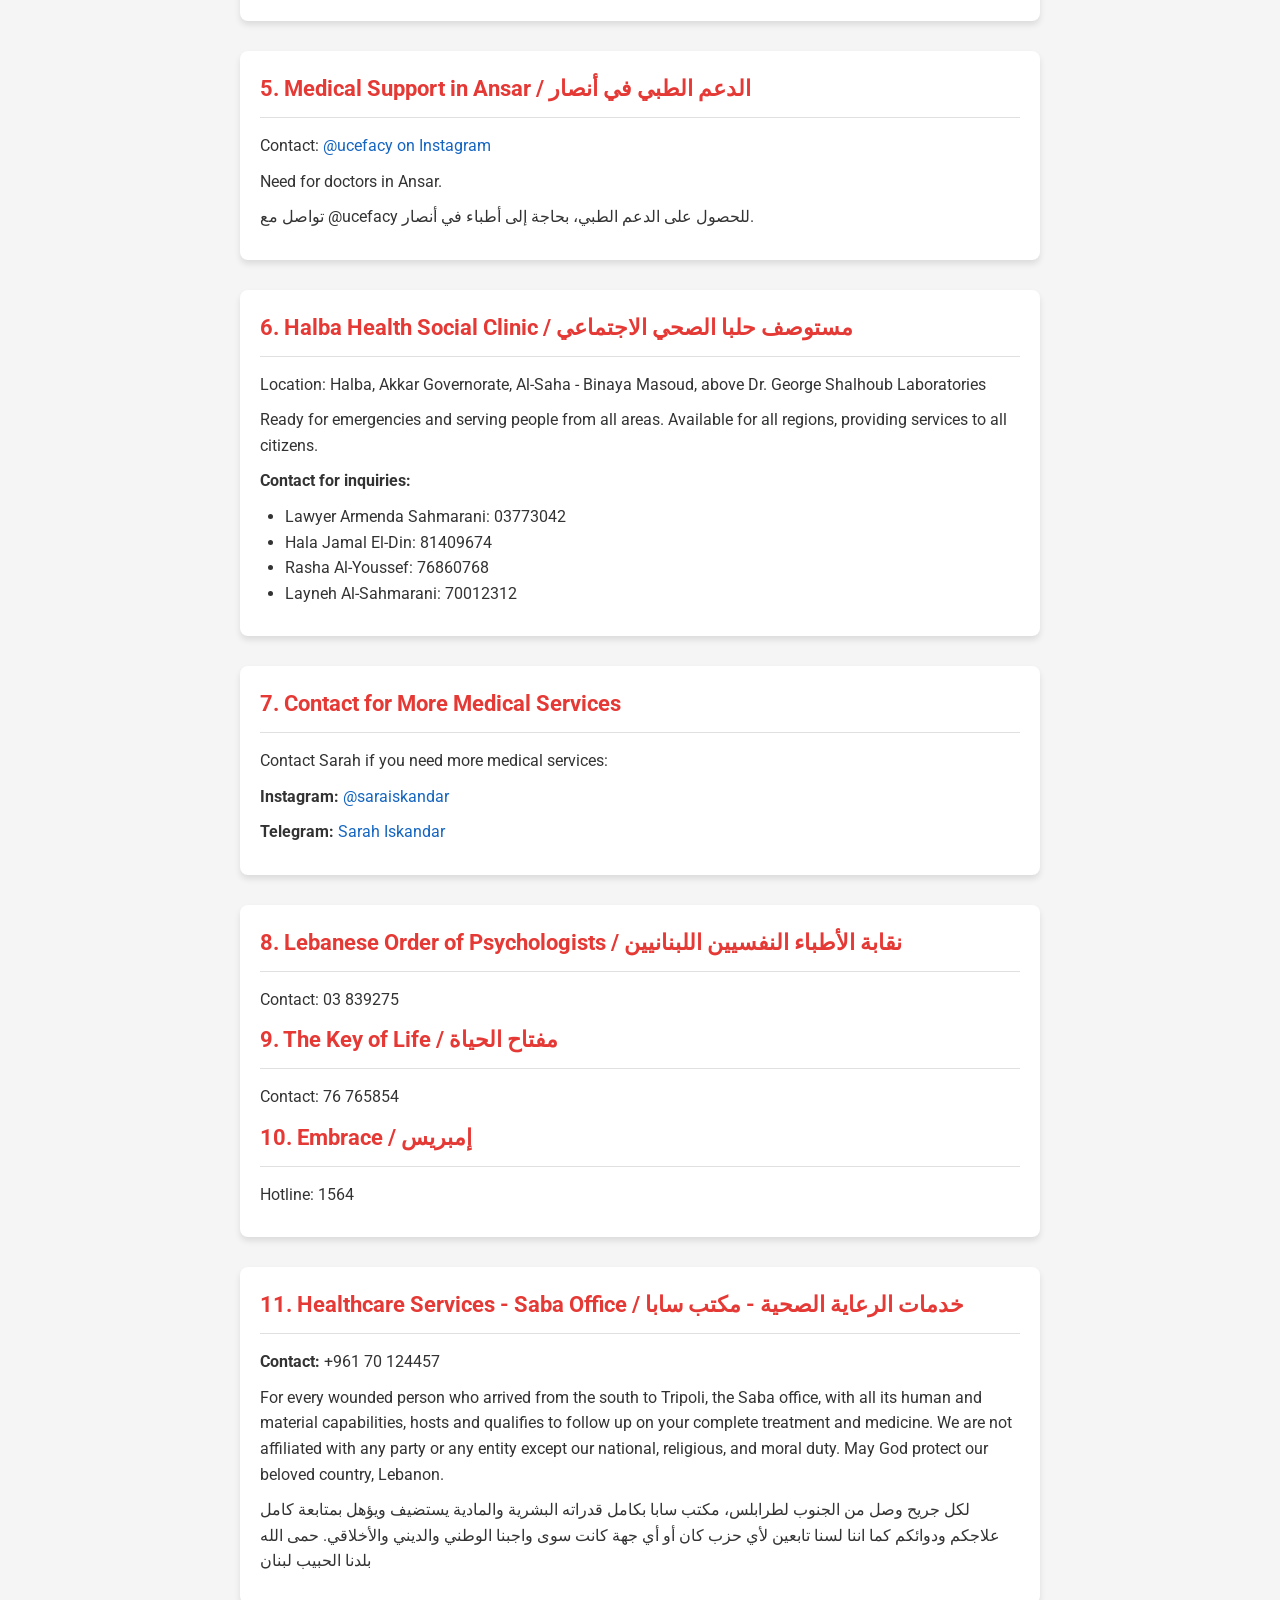
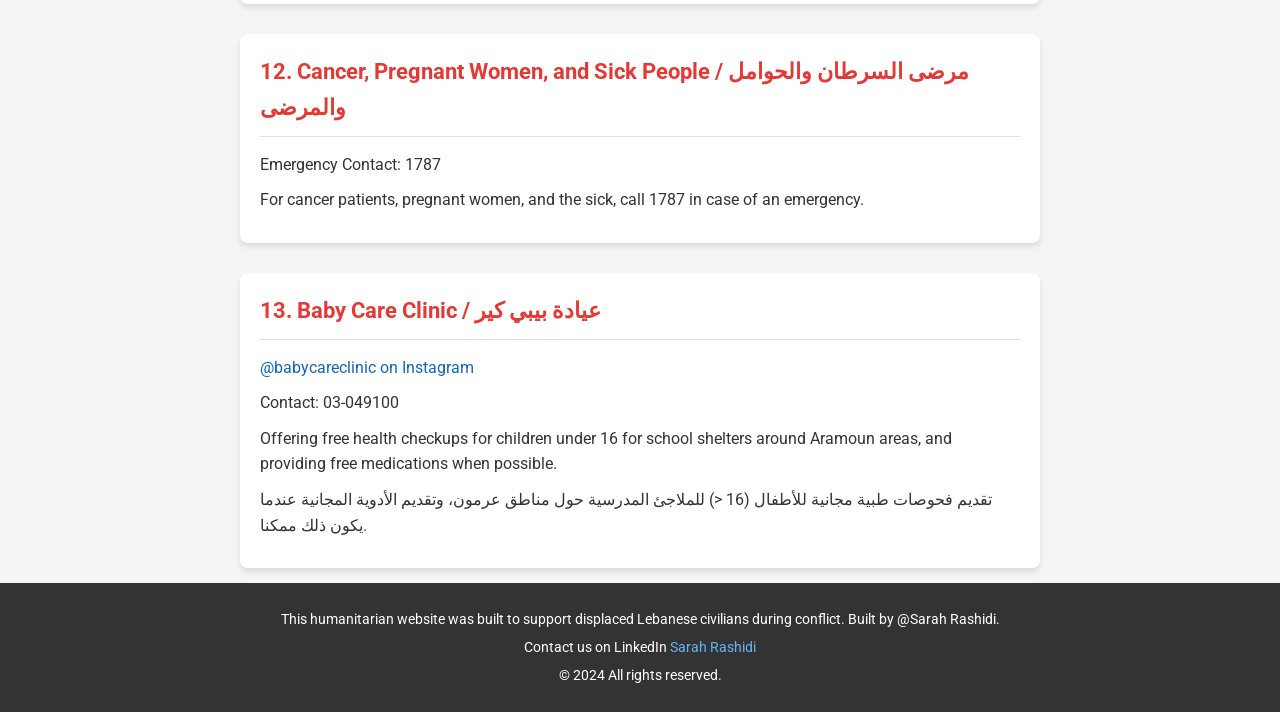
==== commit 455fdee9: "Add comprehensive README and enhance humanitarian aspects of the website" ====
--- a/health.html
+++ b/health.html
@@ -19,7 +19,7 @@
         }
 
         .health-box h2 {
-            color: var(--primary-color);
+            color: var(--humanitarian-red);
             font-size: 1.4em;
             margin-bottom: 15px;
             padding-bottom: 10px;
@@ -36,7 +36,7 @@
         }
 
         .health-box a {
-            color: var(--primary-color);
+            color: var(--humanitarian-blue);
             text-decoration: none;
             transition: color 0.3s;
         }
@@ -49,8 +49,8 @@
 </head>
 <body>
     <div class="discontinuation-notice">
-        <p><strong>IMPORTANT NOTICE:</strong> This project has been discontinued. It was created to help connect people after the war in Lebanon by offering food, shelter, and other essential services. The information on this site is preserved for historical purposes but may no longer be current.</p>
-        <p><strong>إشعار هام:</strong> تم إيقاف هذا المشروع. تم إنشاؤه للمساعدة في ربط الناس بعد الحرب في لبنان من خلال تقديم الغذاء والمأوى والخدمات الأساسية الأخرى. تم الاحتفاظ بالمعلومات الموجودة على هذا الموقع لأغراض تاريخية ولكنها قد لا تكون حديثة.</p>
+        <p><strong>IMPORTANT NOTICE:</strong> This humanitarian project has been discontinued. It was created in response to the Lebanon conflict to help connect displaced civilians with essential resources including food, shelter, medical care, and other vital services. This platform served as a coordination hub during the humanitarian crisis. The information on this site is preserved for historical purposes but may no longer be current.</p>
+        <p><strong>إشعار هام:</strong> تم إيقاف هذا المشروع الإنساني. تم إنشاؤه استجابة للصراع في لبنان للمساعدة في ربط المدنيين النازحين بالموارد الأساسية بما في ذلك الغذاء والمأوى والرعاية الطبية والخدمات الحيوية الأخرى. كانت هذه المنصة بمثابة مركز تنسيق خلال الأزمة الإنسانية. تم الاحتفاظ بالمعلومات الموجودة على هذا الموقع لأغراض تاريخية ولكنها قد لا تكون حديثة.</p>
     </div>
 
     <header>
@@ -176,7 +176,7 @@
     </div>
 
     <footer>
-        <p>Website Built by @Sarah Rashidi. In case of any issues or if you'd like to volunteer and help add information to the website, don't hesitate to reach out.</p>
+        <p>This humanitarian website was built to support displaced Lebanese civilians during conflict. Built by @Sarah Rashidi.</p>
         <p>Contact us on LinkedIn <a href="https://www.linkedin.com/in/sarahelrashidi/" target="_blank">Sarah Rashidi</a></p>
         <p>© 2024 All rights reserved.</p>
     </footer>
--- a/css/styles.css
+++ b/css/styles.css
@@ -2,6 +2,8 @@
 :root {
   --primary-color: #1976d2;
   --secondary-color: #f44336;
+  --humanitarian-red: #e53935;
+  --humanitarian-blue: #1565c0;
   --background-color: #f5f5f5;
   --text-color: #333;
   --light-gray: #e0e0e0;
@@ -42,13 +44,16 @@
 }
 
 .discontinuation-notice p {
-  margin: 0;
+  margin: 8px 0;
   padding: 0;
+  max-width: 1000px;
+  margin-left: auto;
+  margin-right: auto;
 }
 
 /* Header styling */
 header {
-  background-color: var(--primary-color);
+  background-color: var(--humanitarian-blue);
   color: white;
   padding: 30px 20px;
   text-align: center;
@@ -108,13 +113,17 @@
 }
 
 .content-box h2 {
-  color: var(--primary-color);
+  color: var(--humanitarian-blue);
   font-size: 1.4em;
   margin-bottom: 15px;
   padding-bottom: 10px;
   border-bottom: 1px solid var(--light-gray);
 }
 
+.trusted-info h2 {
+  color: var(--humanitarian-red);
+}
+
 .content-box p {
   margin: 10px 0;
   line-height: 1.6;
@@ -126,7 +135,7 @@
 }
 
 .content-box a {
-  color: var(--primary-color);
+  color: var(--humanitarian-blue);
   text-decoration: none;
   transition: color 0.3s;
 }
@@ -150,7 +159,7 @@
 /* Button styling */
 .buttons button {
   padding: 15px 20px;
-  background-color: var(--primary-color);
+  background-color: var(--humanitarian-blue);
   color: white;
   border: none;
   border-radius: var(--border-radius);
@@ -200,6 +209,38 @@
   color: #bbdefb;
 }
 
+/* Humanitarian symbol */
+.humanitarian-symbol {
+  display: block;
+  width: 60px;
+  height: 60px;
+  margin: 0 auto 15px;
+  border-radius: 50%;
+  background-color: var(--humanitarian-red);
+  position: relative;
+}
+
+.humanitarian-symbol::before, 
+.humanitarian-symbol::after {
+  content: '';
+  position: absolute;
+  background-color: white;
+}
+
+.humanitarian-symbol::before {
+  width: 70%;
+  height: 12%;
+  top: 44%;
+  left: 15%;
+}
+
+.humanitarian-symbol::after {
+  width: 12%;
+  height: 70%;
+  top: 15%;
+  left: 44%;
+}
+
 /* Responsive Design */
 @media (max-width: 768px) {
   header h1 {
@@ -214,6 +255,11 @@
   .content-box {
     padding: 15px;
   }
+  
+  .humanitarian-symbol {
+    width: 50px;
+    height: 50px;
+  }
 }
 
 @media (max-width: 480px) {
@@ -239,4 +285,9 @@
     max-width: none;
     padding: 10px;
   }
-}
+  
+  .humanitarian-symbol {
+    width: 40px;
+    height: 40px;
+  }
+}
